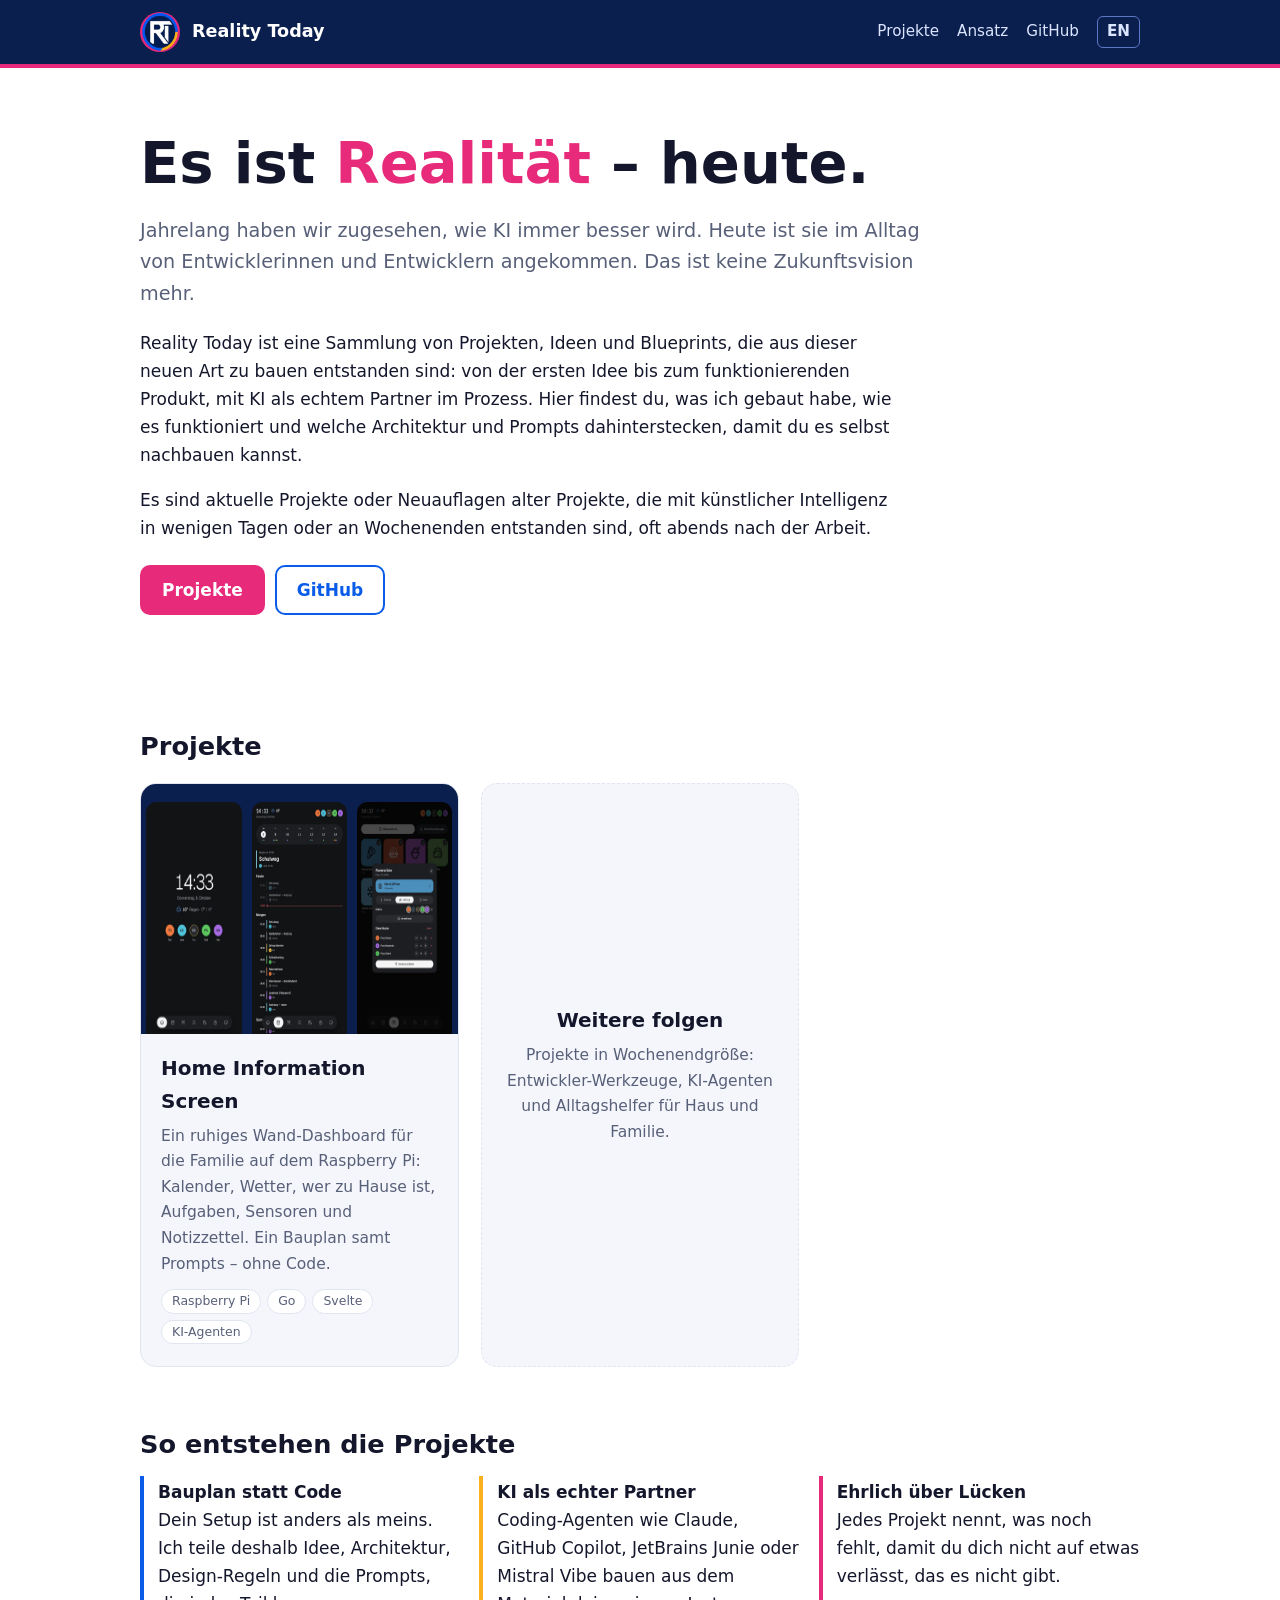
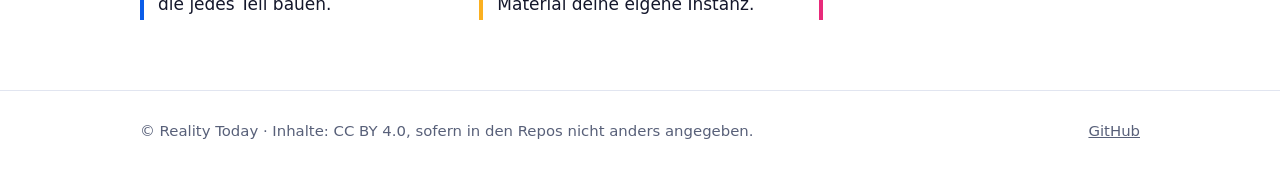
==== webpage/de/index.html @ 1d9f333a "Add bilingual website and GitHub Pages workflow Static EN/DE site for reality-today.de under webpage" ====
<!doctype html>
<html lang="de">
<head>
<meta charset="utf-8">
<meta name="viewport" content="width=device-width,initial-scale=1">
<title>Reality Today – Projekte, Ideen und Blueprints, gebaut mit KI</title>
<meta name="description" content="Projekte, Ideen und Blueprints, gebaut mit KI als echtem Partner – von der ersten Idee bis zum funktionierenden Produkt. Mit Architektur und Prompts.">
<meta name="color-scheme" content="light dark">
<meta property="og:title" content="Reality Today – Projekte, Ideen und Blueprints, gebaut mit KI">
<meta property="og:description" content="Projekte, Ideen und Blueprints, gebaut mit KI als echtem Partner – von der ersten Idee bis zum funktionierenden Produkt. Mit Architektur und Prompts.">
<meta property="og:type" content="website">
<meta property="og:image" content="https://reality-today.de/assets/img/social-preview.jpg">
<link rel="alternate" hreflang="en" href=".././">
<link rel="icon" type="image/png" href="../assets/favicon.png">
<link rel="apple-touch-icon" href="../assets/apple-touch-icon.png">
<link rel="stylesheet" href="../assets/style.css">
</head>
<body>
<header class="site"><div class="wrap">
<a class="brand" href="../de/"><img src="../assets/img/logo.png" alt="" width="40" height="40"><span>Reality Today</span></a>
<nav class="site" aria-label="Main">
<a href="../de/#projects">Projekte</a>
<a class="hide-s" href="../de/#approach">Ansatz</a>
<a class="hide-s" href="https://github.com/realitytoday">GitHub</a>
<a class="lang" href=".././" hreflang="en" lang="en" aria-label="Sprache">EN</a>
</nav></div></header>
<main>
<section class="hero"><div class="wrap">
<h1>Es ist <span>Realität</span> – heute.</h1>
<p class="lead">Jahrelang haben wir zugesehen, wie KI immer besser wird. Heute ist sie im Alltag von Entwicklerinnen und Entwicklern angekommen. Das ist keine Zukunftsvision mehr.</p>
<p class="narrow" style="margin-left:0">Reality Today ist eine Sammlung von Projekten, Ideen und Blueprints, die aus dieser neuen Art zu bauen entstanden sind: von der ersten Idee bis zum funktionierenden Produkt, mit KI als echtem Partner im Prozess. Hier findest du, was ich gebaut habe, wie es funktioniert und welche Architektur und Prompts dahinterstecken, damit du es selbst nachbauen kannst.</p><p class="narrow" style="margin-left:0">Es sind aktuelle Projekte oder Neuauflagen alter Projekte, die mit künstlicher Intelligenz in wenigen Tagen oder an Wochenenden entstanden sind, oft abends nach der Arbeit.</p>
<a class="btn" href="#projects">Projekte</a><a class="btn alt" href="https://github.com/realitytoday">GitHub</a>
</div></section>
<section id="projects"><div class="wrap">
<h2>Projekte</h2>
<div class="grid">
<a class="card" href="projekte/home-information-screen/"><div class="thumb"><img src="../assets/img/screen-idle.webp" alt="" loading="lazy"><img src="../assets/img/screen-calendar.webp" alt="" loading="lazy"><img src="../assets/img/screen-order-dialog.webp" alt="" loading="lazy"></div><div class="body">
<h3>Home Information Screen</h3><p>Ein ruhiges Wand-Dashboard für die Familie auf dem Raspberry Pi: Kalender, Wetter, wer zu Hause ist, Aufgaben, Sensoren und Notizzettel. Ein Bauplan samt Prompts – ohne Code.</p><div class="tags"><span>Raspberry Pi</span><span>Go</span><span>Svelte</span><span>KI-Agenten</span></div></div></a>
<div class="card soon"><div><h3>Weitere folgen</h3><p>Projekte in Wochenendgröße: Entwickler-Werkzeuge, KI-Agenten und Alltagshelfer für Haus und Familie.</p></div></div>
</div></div></section>
<section id="approach"><div class="wrap">
<h2>So entstehen die Projekte</h2>
<div class="principles"><div><b>Bauplan statt Code</b>Dein Setup ist anders als meins. Ich teile deshalb Idee, Architektur, Design-Regeln und die Prompts, die jedes Teil bauen.</div><div><b>KI als echter Partner</b>Coding-Agenten wie Claude, GitHub Copilot, JetBrains Junie oder Mistral Vibe bauen aus dem Material deine eigene Instanz.</div><div><b>Ehrlich über Lücken</b>Jedes Projekt nennt, was noch fehlt, damit du dich nicht auf etwas verlässt, das es nicht gibt.</div></div>
</div></section>
</main>
<footer class="site"><div class="wrap">
<span>© Reality Today · Inhalte: CC BY 4.0, sofern in den Repos nicht anders angegeben.</span>
<span><a href="https://github.com/realitytoday">GitHub</a></span>
</div></footer>
</body></html>
---- webpage/assets/style.css ----
:root{--pink:#e82a7a;--blue:#0a5ce8;--navy:#0b1f4f;--yellow:#fbb020;
--bg:#fff;--fg:#14172b;--muted:#586079;--card:#f4f6fb;--line:#e1e5f0;--code:#eef1f8;--link:#0a5ce8}
@media(prefers-color-scheme:dark){:root{--bg:#0a1230;--fg:#eef1fb;--muted:#a3accb;--card:#111c44;--line:#223067;--code:#0d1840;--link:#7fb0ff}}
*{box-sizing:border-box}
html{scroll-behavior:smooth}
body{margin:0;background:var(--bg);color:var(--fg);font:17px/1.65 system-ui,-apple-system,"Segoe UI",Roboto,sans-serif}
a{color:var(--link)}
img{max-width:100%;height:auto}
.wrap{max-width:1040px;margin:0 auto;padding:0 20px}
.narrow{max-width:760px}
header.site{border-bottom:4px solid var(--pink);background:var(--navy);color:#fff}
header.site .wrap{display:flex;align-items:center;justify-content:space-between;gap:16px;padding:12px 20px}
.brand{display:flex;align-items:center;gap:12px;color:#fff;text-decoration:none;font-weight:700;font-size:1.1rem}
.brand img{width:40px;height:40px;border-radius:50%}
nav.site{display:flex;gap:18px;align-items:center;font-size:.95rem}
nav.site a{color:#dbe5ff;text-decoration:none}
nav.site a:hover{color:#fff;text-decoration:underline}
nav.site .lang{border:1px solid #5d78c9;border-radius:6px;padding:2px 9px;font-weight:600}
.hero{padding:64px 0 48px}
.hero h1{font-size:clamp(2.2rem,6vw,3.6rem);line-height:1.1;margin:0 0 18px}
.hero h1 span{color:var(--pink)}
.hero p.lead{font-size:1.2rem;color:var(--muted);max-width:42em}
h2{font-size:1.6rem;margin:2.4em 0 .6em;line-height:1.25}
h3{margin-top:1.8em}
.grid{display:grid;grid-template-columns:repeat(auto-fill,minmax(300px,1fr));gap:22px;margin:20px 0 10px}
.card{display:flex;flex-direction:column;background:var(--card);border:1px solid var(--line);border-radius:16px;overflow:hidden;text-decoration:none;color:inherit;transition:transform .15s,border-color .15s}
.card:hover{transform:translateY(-3px);border-color:var(--pink)}
.card .thumb{background:var(--navy);display:flex;justify-content:center;gap:10px;padding:18px 18px 0;height:250px;overflow:hidden}
.card .thumb img{width:34%;border-radius:10px 10px 0 0}
.card .body{padding:18px 20px 22px}
.card h3{margin:0 0 6px;font-size:1.25rem}
.card p{margin:0;color:var(--muted);font-size:.97rem}
.tags{display:flex;flex-wrap:wrap;gap:6px;margin-top:12px}
.tags span{font-size:.78rem;background:var(--bg);border:1px solid var(--line);border-radius:99px;padding:1px 10px;color:var(--muted)}
.card.soon{border-style:dashed;justify-content:center;min-height:200px;text-align:center;padding:24px}
.card.soon:hover{transform:none;border-color:var(--line)}
.principles{display:grid;grid-template-columns:repeat(auto-fit,minmax(220px,1fr));gap:18px}
.principles div{border-left:4px solid var(--blue);padding:2px 0 2px 14px}
.principles div:nth-child(2){border-color:var(--yellow)}.principles div:nth-child(3){border-color:var(--pink)}
.principles b{display:block}
.btn{display:inline-block;background:var(--pink);color:#fff;text-decoration:none;font-weight:600;padding:11px 22px;border-radius:10px;margin:6px 10px 6px 0}
.btn:hover{filter:brightness(1.08)}
.btn.alt{background:transparent;color:var(--link);border:2px solid var(--link);padding:9px 20px}
article{padding:40px 0 20px}
article h1{font-size:clamp(1.9rem,4.5vw,2.7rem);line-height:1.15;margin:.2em 0 .4em}
article h2{border-top:1px solid var(--line);padding-top:1.1em}
article>.sub{color:var(--muted);font-style:italic}
code{background:var(--code);padding:1px 6px;border-radius:5px;font-size:.9em}
pre{background:var(--code);padding:14px 16px;border-radius:10px;overflow-x:auto}
pre code{padding:0;background:none}
table{border-collapse:collapse;margin:1em 0}
th,td{border:1px solid var(--line);padding:6px 14px;text-align:left}
th{background:var(--card)}
.shots{display:flex;gap:14px;overflow-x:auto;padding:6px 0 16px;scroll-snap-type:x mandatory;margin:10px 0 0}
.shots img{height:440px;width:auto;border-radius:14px;border:1px solid var(--line);scroll-snap-align:start;flex:none}
.cta{background:var(--navy);color:#fff;border-radius:16px;padding:26px 28px;margin:44px 0}
.cta h2{border:0;margin:0 0 6px;padding:0}
.cta p{color:#c9d6ff;margin:.2em 0 .8em}
footer.site{border-top:1px solid var(--line);margin-top:70px;padding:28px 0 40px;color:var(--muted);font-size:.93rem}
footer.site .wrap{display:flex;flex-wrap:wrap;justify-content:space-between;gap:12px}
footer.site a{color:var(--muted)}
@media(max-width:560px){nav.site .hide-s{display:none}.shots img{height:360px}}
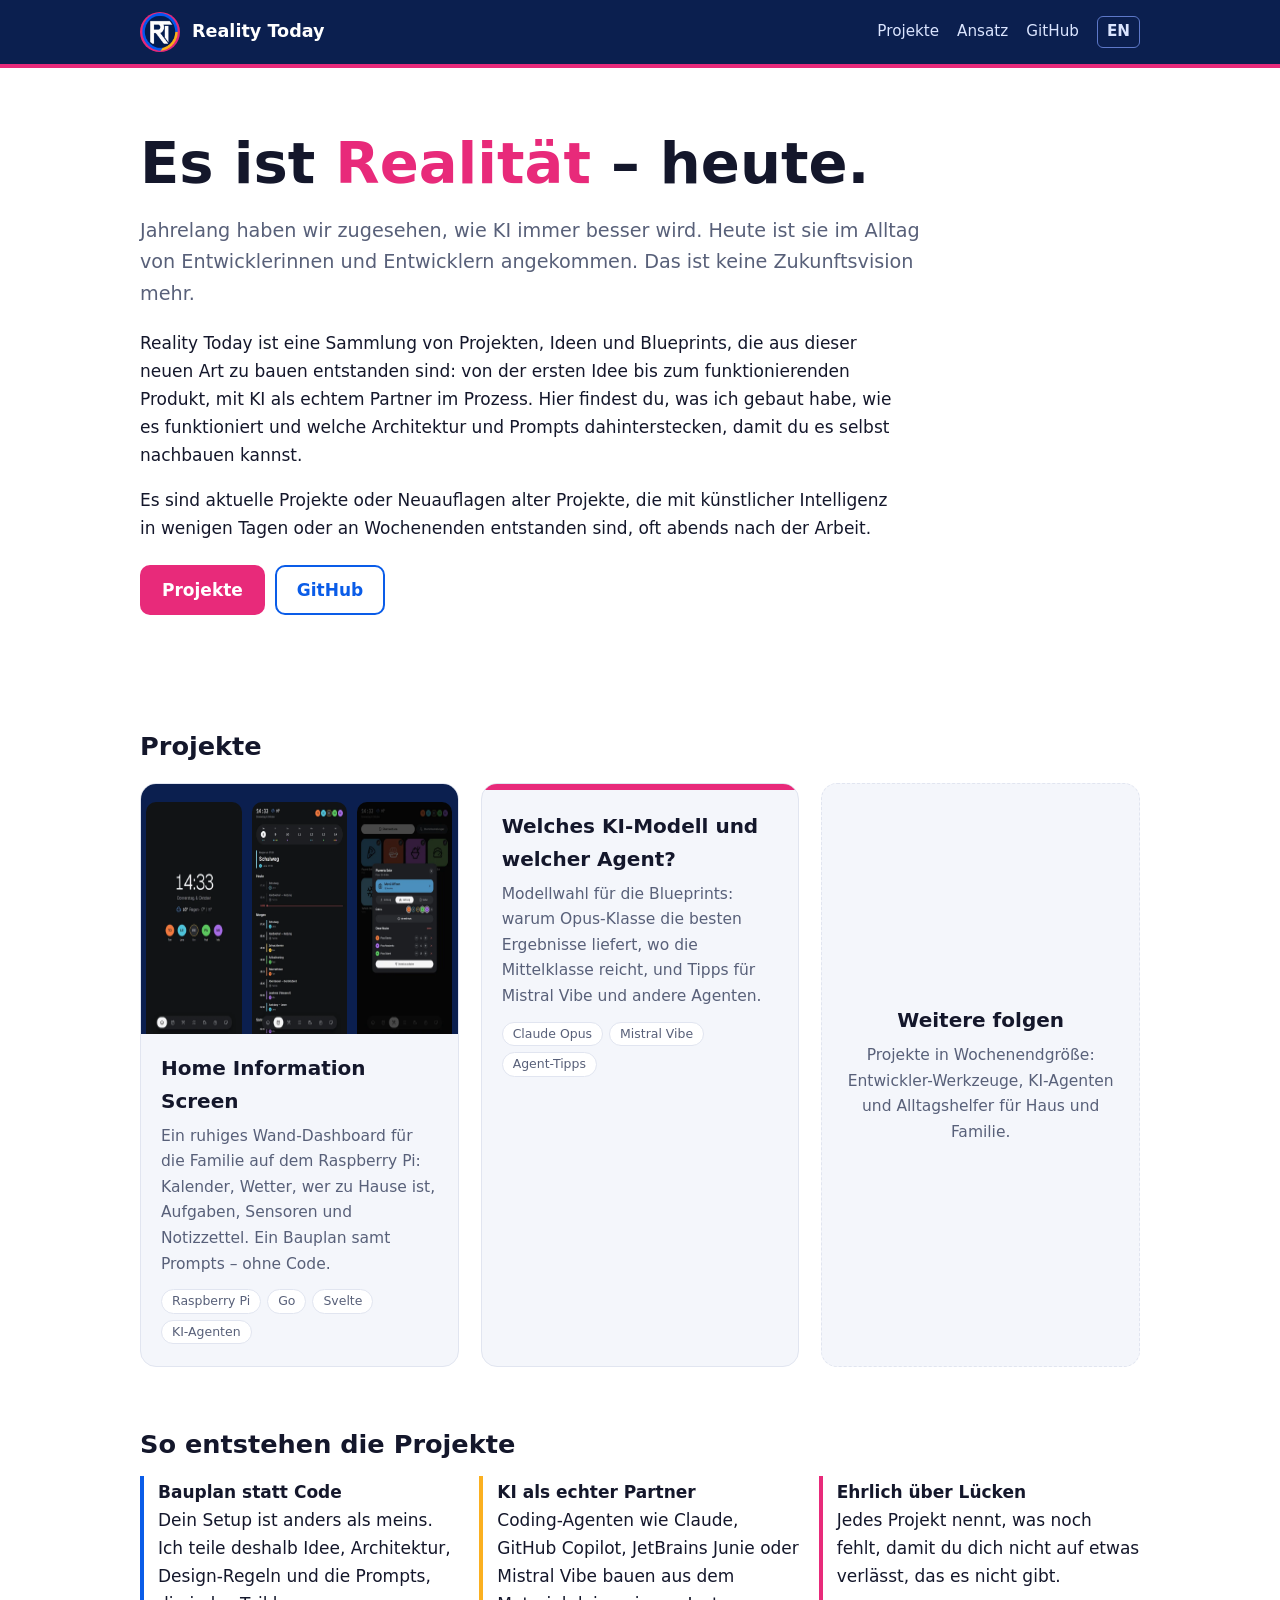
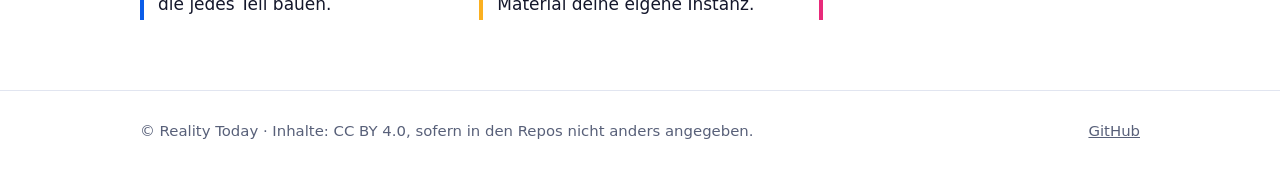
==== commit 8cdbc00a: "Add LLM guidance page (EN/DE) and generic guide builder New guide on choosing an AI model and agent " ====
--- a/webpage/de/index.html
+++ b/webpage/de/index.html
@@ -36,6 +36,8 @@
 <div class="grid">
 <a class="card" href="projekte/home-information-screen/"><div class="thumb"><img src="../assets/img/screen-idle.webp" alt="" loading="lazy"><img src="../assets/img/screen-calendar.webp" alt="" loading="lazy"><img src="../assets/img/screen-order-dialog.webp" alt="" loading="lazy"></div><div class="body">
 <h3>Home Information Screen</h3><p>Ein ruhiges Wand-Dashboard für die Familie auf dem Raspberry Pi: Kalender, Wetter, wer zu Hause ist, Aufgaben, Sensoren und Notizzettel. Ein Bauplan samt Prompts – ohne Code.</p><div class="tags"><span>Raspberry Pi</span><span>Go</span><span>Svelte</span><span>KI-Agenten</span></div></div></a>
+<a class="card guide" href="anleitungen/llm-auswahl/"><div class="body" style="border-top:6px solid var(--pink)">
+<h3>Welches KI-Modell und welcher Agent?</h3><p>Modellwahl für die Blueprints: warum Opus-Klasse die besten Ergebnisse liefert, wo die Mittelklasse reicht, und Tipps für Mistral Vibe und andere Agenten.</p><div class="tags"><span>Claude Opus</span><span>Mistral Vibe</span><span>Agent-Tipps</span></div></div></a>
 <div class="card soon"><div><h3>Weitere folgen</h3><p>Projekte in Wochenendgröße: Entwickler-Werkzeuge, KI-Agenten und Alltagshelfer für Haus und Familie.</p></div></div>
 </div></div></section>
 <section id="approach"><div class="wrap">
--- a/webpage/assets/style.css
+++ b/webpage/assets/style.css
@@ -60,3 +60,6 @@
 footer.site .wrap{display:flex;flex-wrap:wrap;justify-content:space-between;gap:12px}
 footer.site a{color:var(--muted)}
 @media(max-width:560px){nav.site .hide-s{display:none}.shots img{height:360px}}
+.callout{background:var(--card);border-left:4px solid var(--pink);border-radius:8px;padding:12px 16px;margin:18px 0}
+.callout a{font-weight:600}
+.card.guide .body{padding-top:20px}
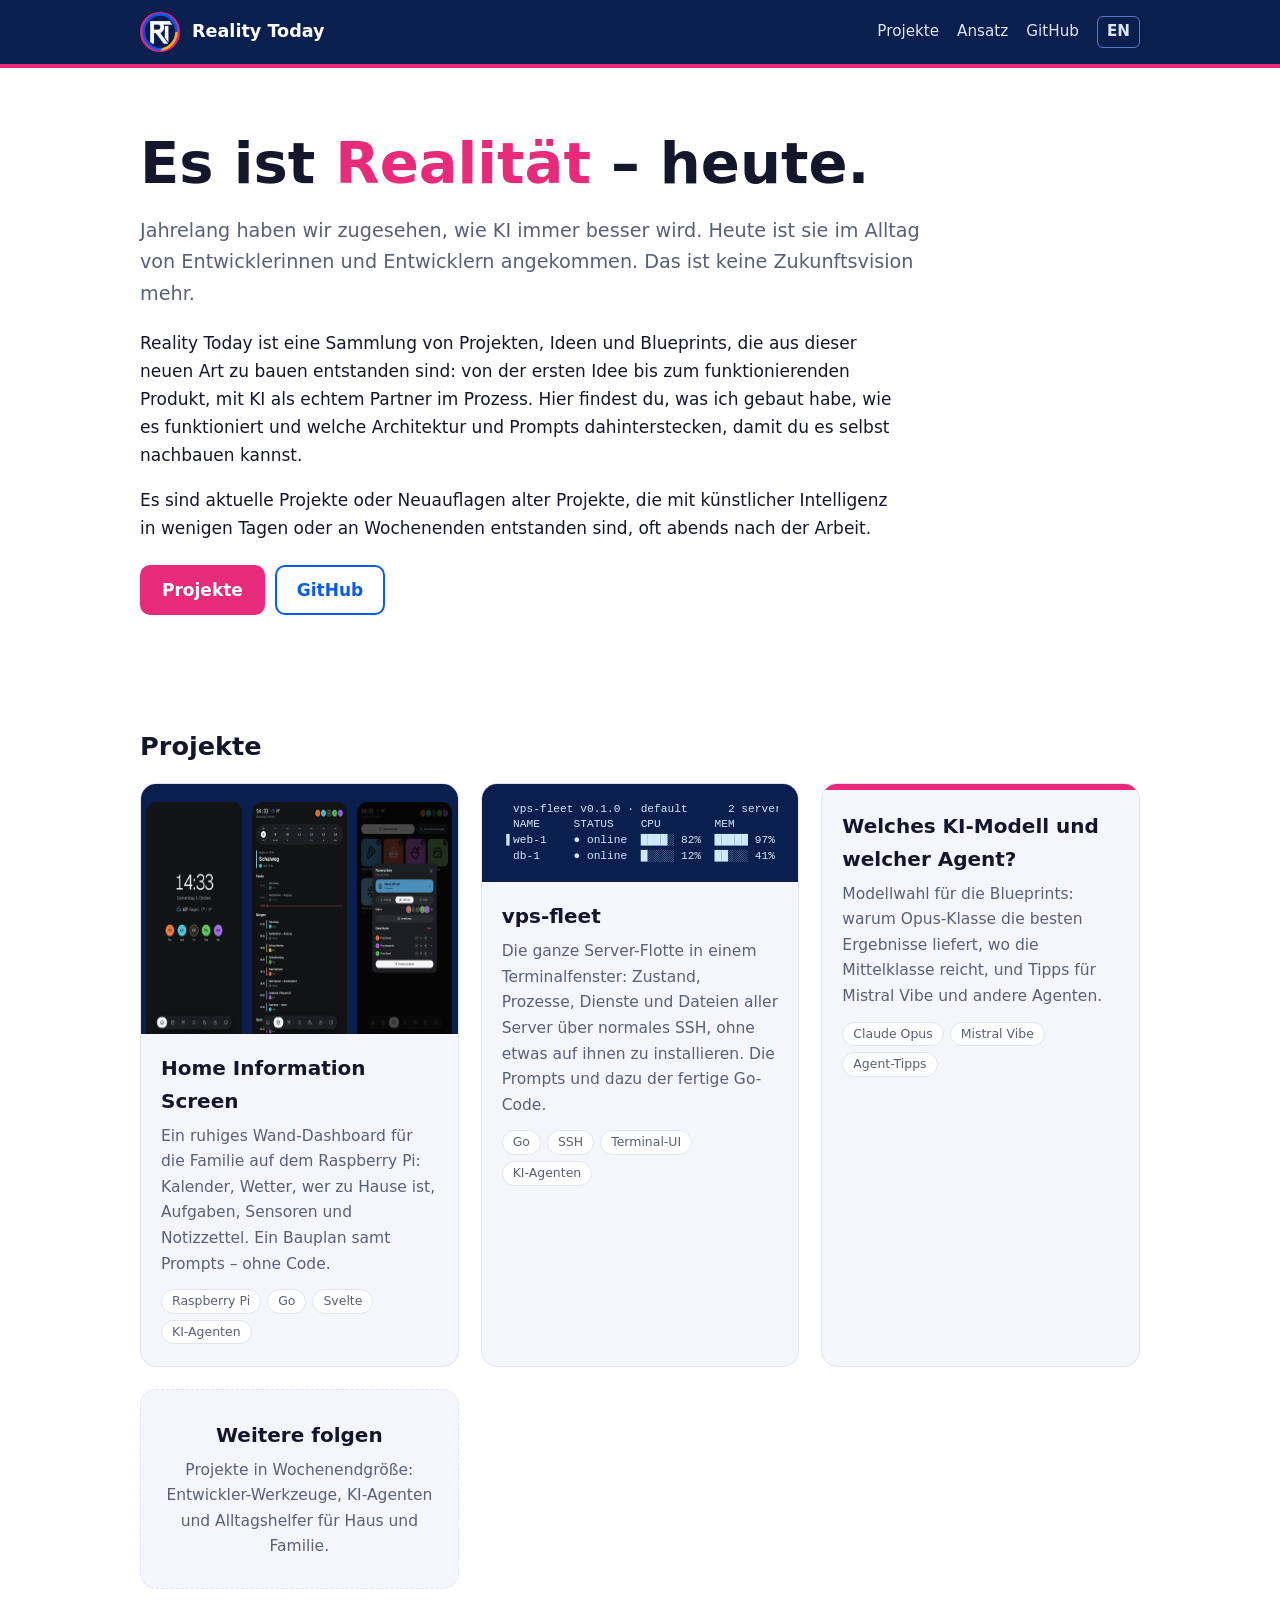
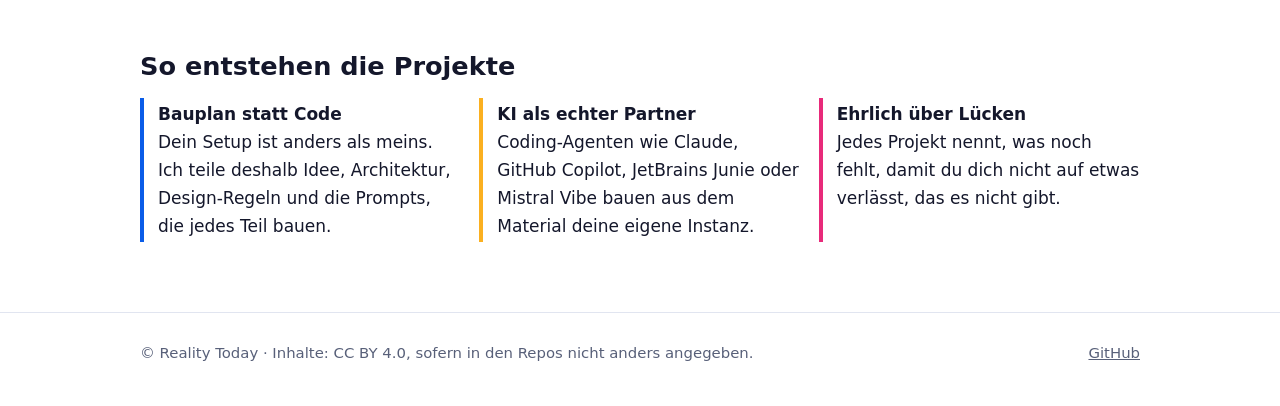
==== commit 5221765d: "Add vps-fleet project to the website and profile README New bilingual guide page and home card for v" ====
--- a/webpage/de/index.html
+++ b/webpage/de/index.html
@@ -36,6 +36,11 @@
 <div class="grid">
 <a class="card" href="projekte/home-information-screen/"><div class="thumb"><img src="../assets/img/screen-idle.webp" alt="" loading="lazy"><img src="../assets/img/screen-calendar.webp" alt="" loading="lazy"><img src="../assets/img/screen-order-dialog.webp" alt="" loading="lazy"></div><div class="body">
 <h3>Home Information Screen</h3><p>Ein ruhiges Wand-Dashboard für die Familie auf dem Raspberry Pi: Kalender, Wetter, wer zu Hause ist, Aufgaben, Sensoren und Notizzettel. Ein Bauplan samt Prompts – ohne Code.</p><div class="tags"><span>Raspberry Pi</span><span>Go</span><span>Svelte</span><span>KI-Agenten</span></div></div></a>
+<a class="card" href="projekte/vps-fleet/"><div class="thumb term"><pre>  vps-fleet v0.1.0 · default      2 servers · 2 online
+  NAME     STATUS    CPU        MEM        DISK
+ ▌web-1    ● online  ████░ 82%  █████ 97%  █░░░░ 23%
+  db-1     ● online  █░░░░ 12%  ██░░░ 41%  ███░░ 60%</pre></div><div class="body">
+<h3>vps-fleet</h3><p>Die ganze Server-Flotte in einem Terminalfenster: Zustand, Prozesse, Dienste und Dateien aller Server über normales SSH, ohne etwas auf ihnen zu installieren. Die Prompts und dazu der fertige Go-Code.</p><div class="tags"><span>Go</span><span>SSH</span><span>Terminal-UI</span><span>KI-Agenten</span></div></div></a>
 <a class="card guide" href="anleitungen/llm-auswahl/"><div class="body" style="border-top:6px solid var(--pink)">
 <h3>Welches KI-Modell und welcher Agent?</h3><p>Modellwahl für die Blueprints: warum Opus-Klasse die besten Ergebnisse liefert, wo die Mittelklasse reicht, und Tipps für Mistral Vibe und andere Agenten.</p><div class="tags"><span>Claude Opus</span><span>Mistral Vibe</span><span>Agent-Tipps</span></div></div></a>
 <div class="card soon"><div><h3>Weitere folgen</h3><p>Projekte in Wochenendgröße: Entwickler-Werkzeuge, KI-Agenten und Alltagshelfer für Haus und Familie.</p></div></div>
--- a/webpage/assets/style.css
+++ b/webpage/assets/style.css
@@ -63,3 +63,5 @@
 .callout{background:var(--card);border-left:4px solid var(--pink);border-radius:8px;padding:12px 16px;margin:18px 0}
 .callout a{font-weight:600}
 .card.guide .body{padding-top:20px}
+.card .thumb.term{height:auto;justify-content:flex-start;padding:18px}
+.card .thumb.term pre{margin:0;padding:0;background:none;color:#cfe9ff;font-size:.7rem;line-height:1.4;overflow:hidden;white-space:pre}
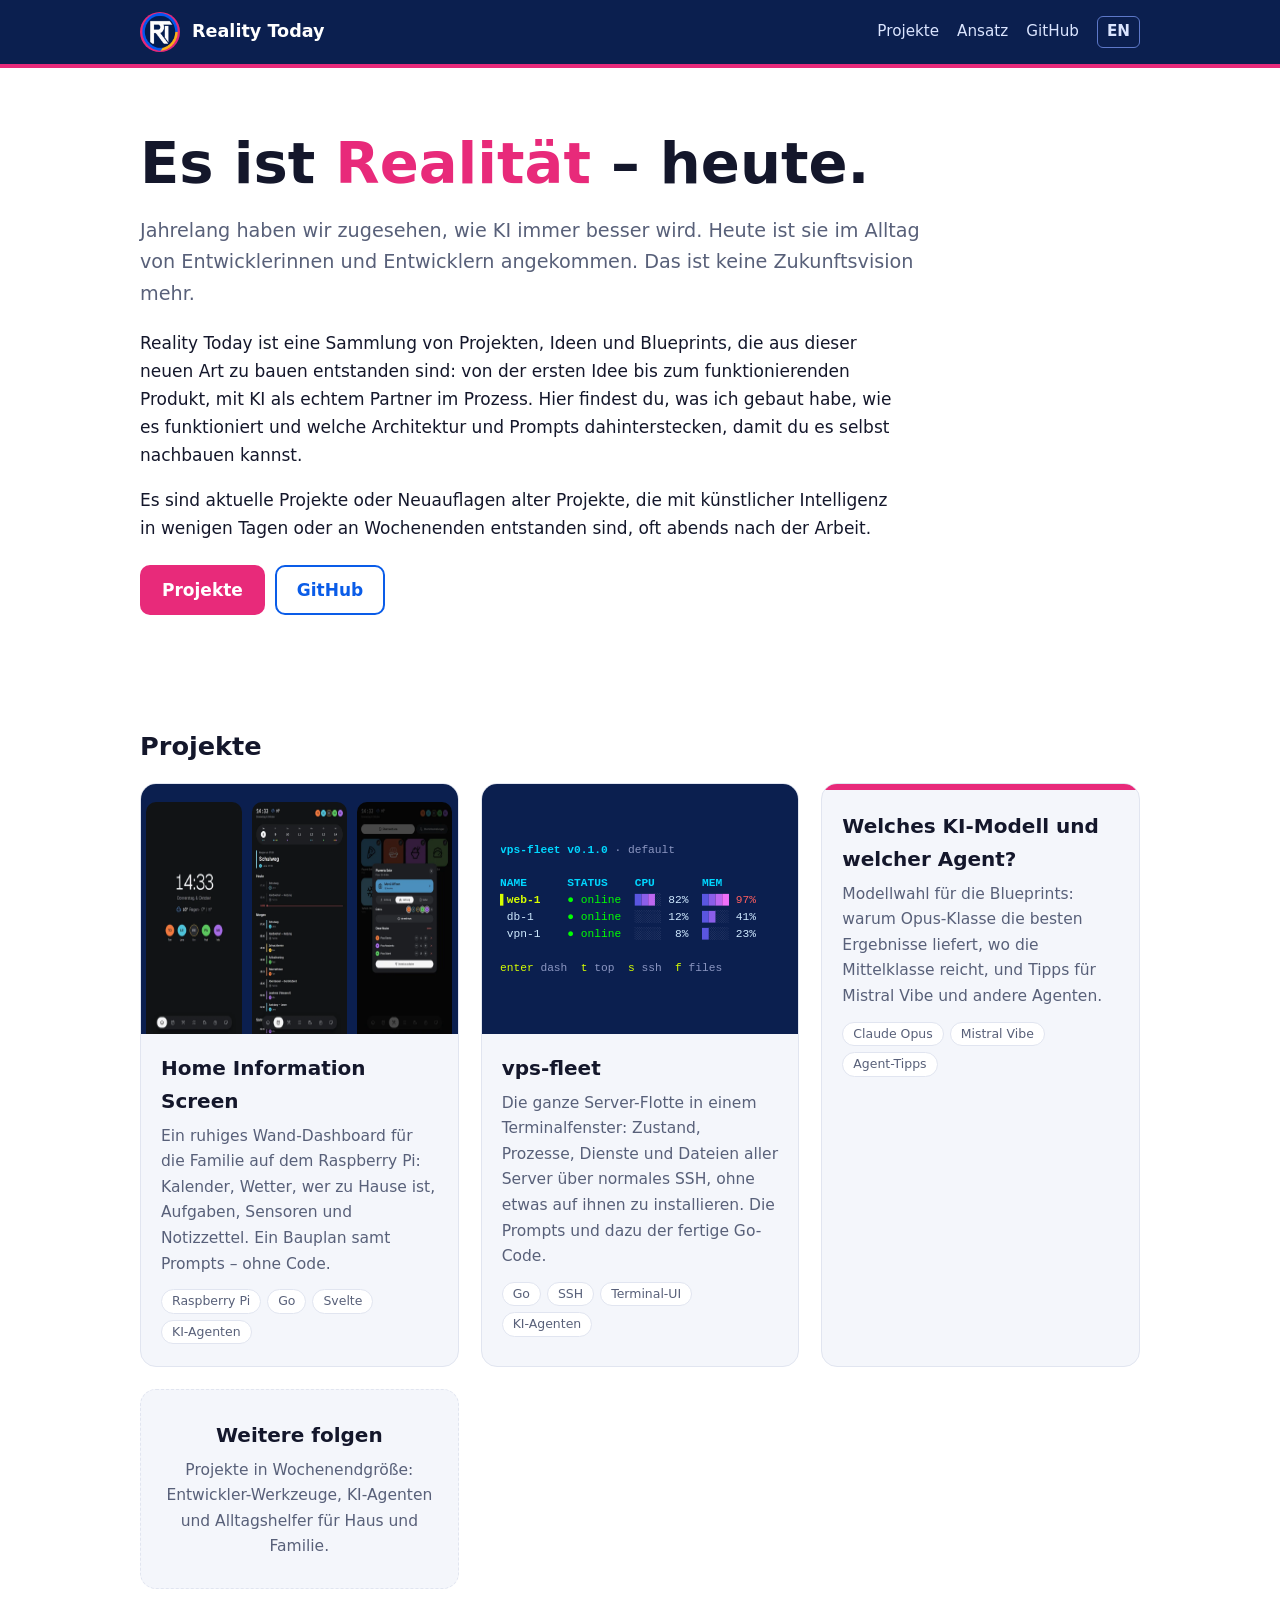
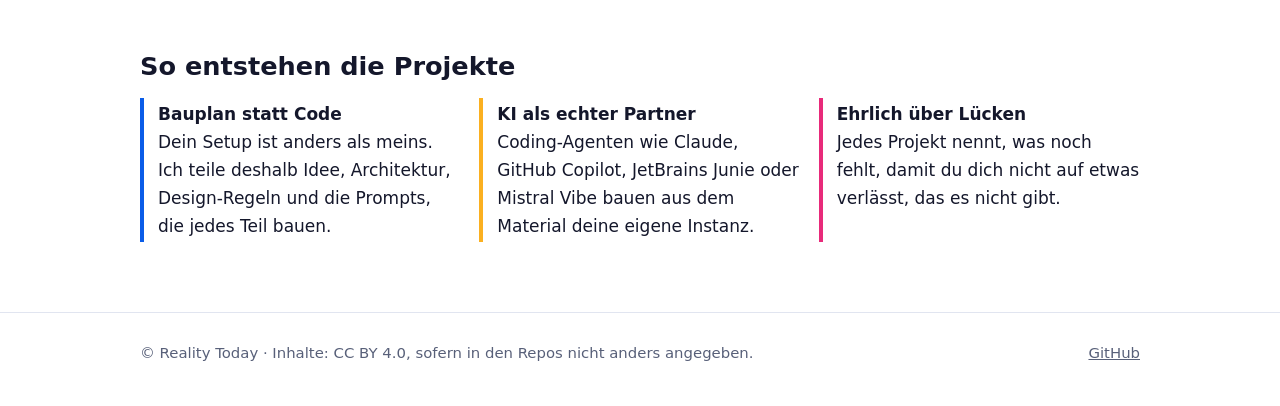
==== commit b1dee267: "Website: equal-height colourful terminal preview on the vps-fleet card Co-Authored-By: Claude Sonnet" ====
--- a/webpage/de/index.html
+++ b/webpage/de/index.html
@@ -36,10 +36,14 @@
 <div class="grid">
 <a class="card" href="projekte/home-information-screen/"><div class="thumb"><img src="../assets/img/screen-idle.webp" alt="" loading="lazy"><img src="../assets/img/screen-calendar.webp" alt="" loading="lazy"><img src="../assets/img/screen-order-dialog.webp" alt="" loading="lazy"></div><div class="body">
 <h3>Home Information Screen</h3><p>Ein ruhiges Wand-Dashboard für die Familie auf dem Raspberry Pi: Kalender, Wetter, wer zu Hause ist, Aufgaben, Sensoren und Notizzettel. Ein Bauplan samt Prompts – ohne Code.</p><div class="tags"><span>Raspberry Pi</span><span>Go</span><span>Svelte</span><span>KI-Agenten</span></div></div></a>
-<a class="card" href="projekte/vps-fleet/"><div class="thumb term"><pre>  vps-fleet v0.1.0 · default      2 servers · 2 online
-  NAME     STATUS    CPU        MEM        DISK
- ▌web-1    ● online  ████░ 82%  █████ 97%  █░░░░ 23%
-  db-1     ● online  █░░░░ 12%  ██░░░ 41%  ███░░ 60%</pre></div><div class="body">
+<a class="card" href="projekte/vps-fleet/"><div class="thumb term"><pre><span style="color:#00d7ff;font-weight:700">vps-fleet v0.1.0</span><span style="color:#8c97c2"> · default</span>
+
+<span style="color:#00d7ff;font-weight:700">NAME      STATUS    CPU       MEM</span>
+<span style="color:#d7ff00;font-weight:700">▌web-1    </span><span style="color:#00ff00">● online  </span><span style="color:#5a56e0">█</span><span style="color:#8b5ee8">█</span><span style="color:#bd67f0">█</span><span style="color:#4e5a85">░</span><span style="color:#cfe9ff"> 82%</span>  <span style="color:#5a56e0">█</span><span style="color:#8b5ee8">█</span><span style="color:#bd67f0">█</span><span style="color:#ee6ff8">█</span><span style="color:#ff5f5f"> 97%</span>
+<span style="color:#cfe9ff"> db-1     </span><span style="color:#00ff00">● online  </span><span style="color:#4e5a85">░</span><span style="color:#4e5a85">░</span><span style="color:#4e5a85">░</span><span style="color:#4e5a85">░</span><span style="color:#cfe9ff"> 12%</span>  <span style="color:#5a56e0">█</span><span style="color:#8b5ee8">█</span><span style="color:#4e5a85">░</span><span style="color:#4e5a85">░</span><span style="color:#cfe9ff"> 41%</span>
+<span style="color:#cfe9ff"> vpn-1    </span><span style="color:#00ff00">● online  </span><span style="color:#4e5a85">░</span><span style="color:#4e5a85">░</span><span style="color:#4e5a85">░</span><span style="color:#4e5a85">░</span><span style="color:#cfe9ff">  8%</span>  <span style="color:#5a56e0">█</span><span style="color:#4e5a85">░</span><span style="color:#4e5a85">░</span><span style="color:#4e5a85">░</span><span style="color:#cfe9ff"> 23%</span>
+
+<span style="color:#d7ff00">enter</span><span style="color:#8c97c2"> dash  </span><span style="color:#d7ff00">t</span><span style="color:#8c97c2"> top  </span><span style="color:#d7ff00">s</span><span style="color:#8c97c2"> ssh  </span><span style="color:#d7ff00">f</span><span style="color:#8c97c2"> files</span></pre></div><div class="body">
 <h3>vps-fleet</h3><p>Die ganze Server-Flotte in einem Terminalfenster: Zustand, Prozesse, Dienste und Dateien aller Server über normales SSH, ohne etwas auf ihnen zu installieren. Die Prompts und dazu der fertige Go-Code.</p><div class="tags"><span>Go</span><span>SSH</span><span>Terminal-UI</span><span>KI-Agenten</span></div></div></a>
 <a class="card guide" href="anleitungen/llm-auswahl/"><div class="body" style="border-top:6px solid var(--pink)">
 <h3>Welches KI-Modell und welcher Agent?</h3><p>Modellwahl für die Blueprints: warum Opus-Klasse die besten Ergebnisse liefert, wo die Mittelklasse reicht, und Tipps für Mistral Vibe und andere Agenten.</p><div class="tags"><span>Claude Opus</span><span>Mistral Vibe</span><span>Agent-Tipps</span></div></div></a>
--- a/webpage/assets/style.css
+++ b/webpage/assets/style.css
@@ -63,5 +63,5 @@
 .callout{background:var(--card);border-left:4px solid var(--pink);border-radius:8px;padding:12px 16px;margin:18px 0}
 .callout a{font-weight:600}
 .card.guide .body{padding-top:20px}
-.card .thumb.term{height:auto;justify-content:flex-start;padding:18px}
-.card .thumb.term pre{margin:0;padding:0;background:none;color:#cfe9ff;font-size:.7rem;line-height:1.4;overflow:hidden;white-space:pre}
+.card .thumb.term{container-type:inline-size;align-items:center;justify-content:flex-start;padding:18px}
+.card .thumb.term pre{margin:0;padding:0;background:none;color:#cfe9ff;font-size:min(.9rem,4cqi);line-height:1.5;overflow:hidden;white-space:pre}
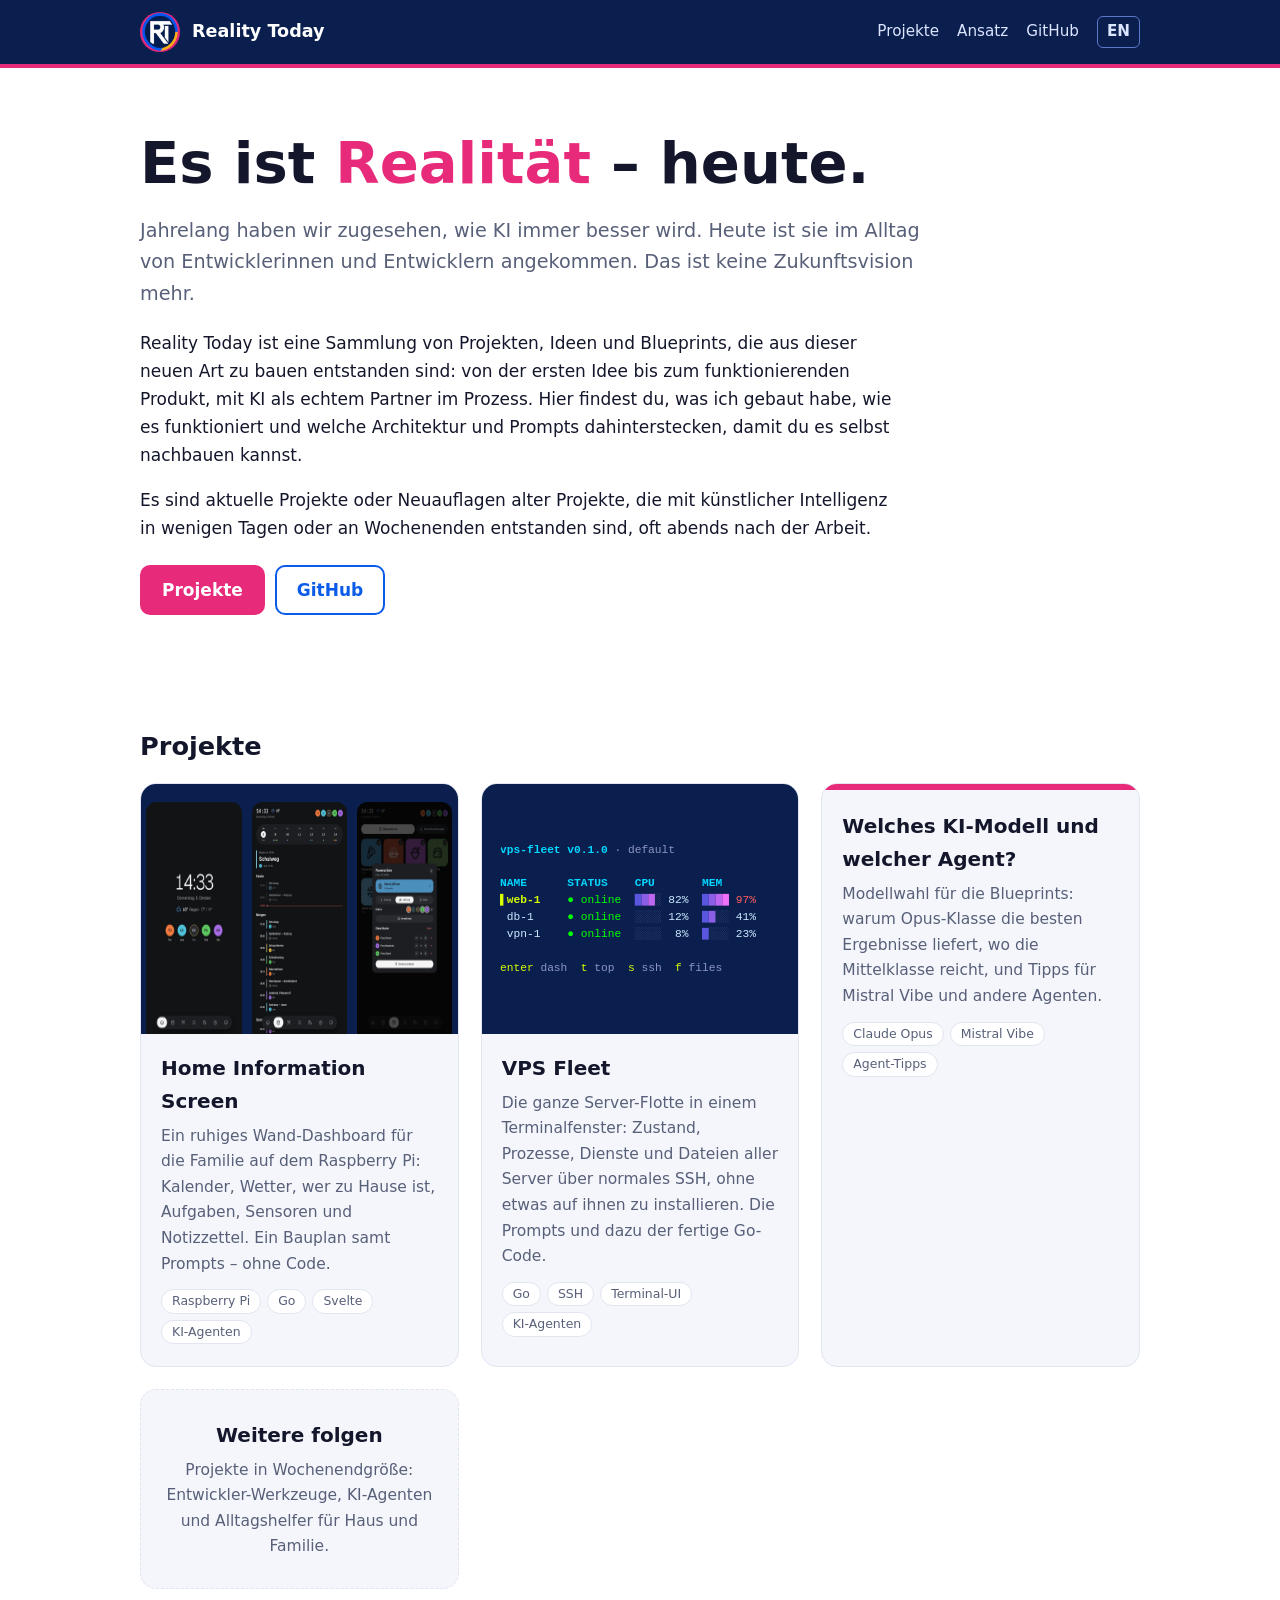
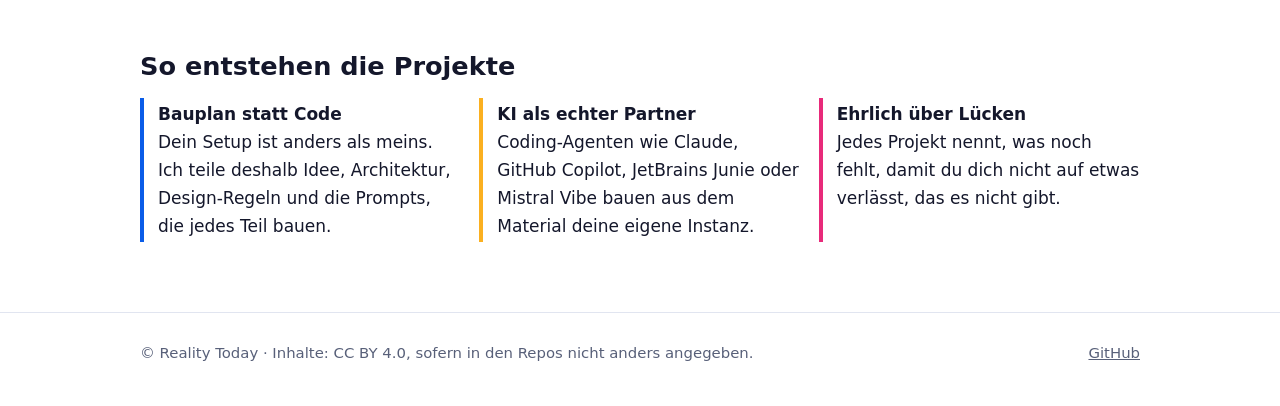
==== commit 64ce843c: "Website: show the vps-fleet card title as "VPS Fleet" Co-Authored-By: Claude Sonnet 5.5 <noreply@ant" ====
--- a/webpage/de/index.html
+++ b/webpage/de/index.html
@@ -44,7 +44,7 @@
 <span style="color:#cfe9ff"> vpn-1    </span><span style="color:#00ff00">● online  </span><span style="color:#4e5a85">░</span><span style="color:#4e5a85">░</span><span style="color:#4e5a85">░</span><span style="color:#4e5a85">░</span><span style="color:#cfe9ff">  8%</span>  <span style="color:#5a56e0">█</span><span style="color:#4e5a85">░</span><span style="color:#4e5a85">░</span><span style="color:#4e5a85">░</span><span style="color:#cfe9ff"> 23%</span>
 
 <span style="color:#d7ff00">enter</span><span style="color:#8c97c2"> dash  </span><span style="color:#d7ff00">t</span><span style="color:#8c97c2"> top  </span><span style="color:#d7ff00">s</span><span style="color:#8c97c2"> ssh  </span><span style="color:#d7ff00">f</span><span style="color:#8c97c2"> files</span></pre></div><div class="body">
-<h3>vps-fleet</h3><p>Die ganze Server-Flotte in einem Terminalfenster: Zustand, Prozesse, Dienste und Dateien aller Server über normales SSH, ohne etwas auf ihnen zu installieren. Die Prompts und dazu der fertige Go-Code.</p><div class="tags"><span>Go</span><span>SSH</span><span>Terminal-UI</span><span>KI-Agenten</span></div></div></a>
+<h3>VPS Fleet</h3><p>Die ganze Server-Flotte in einem Terminalfenster: Zustand, Prozesse, Dienste und Dateien aller Server über normales SSH, ohne etwas auf ihnen zu installieren. Die Prompts und dazu der fertige Go-Code.</p><div class="tags"><span>Go</span><span>SSH</span><span>Terminal-UI</span><span>KI-Agenten</span></div></div></a>
 <a class="card guide" href="anleitungen/llm-auswahl/"><div class="body" style="border-top:6px solid var(--pink)">
 <h3>Welches KI-Modell und welcher Agent?</h3><p>Modellwahl für die Blueprints: warum Opus-Klasse die besten Ergebnisse liefert, wo die Mittelklasse reicht, und Tipps für Mistral Vibe und andere Agenten.</p><div class="tags"><span>Claude Opus</span><span>Mistral Vibe</span><span>Agent-Tipps</span></div></div></a>
 <div class="card soon"><div><h3>Weitere folgen</h3><p>Projekte in Wochenendgröße: Entwickler-Werkzeuge, KI-Agenten und Alltagshelfer für Haus und Familie.</p></div></div>
--- a/webpage/assets/style.css
+++ b/webpage/assets/style.css
@@ -65,3 +65,5 @@
 .card.guide .body{padding-top:20px}
 .card .thumb.term{container-type:inline-size;align-items:center;justify-content:flex-start;padding:18px}
 .card .thumb.term pre{margin:0;padding:0;background:none;color:#cfe9ff;font-size:min(.9rem,4cqi);line-height:1.5;overflow:hidden;white-space:pre}
+.cta .btn.alt{color:#fff;border-color:#fff}
+.cta .btn.alt:hover{background:rgba(255,255,255,.12)}
